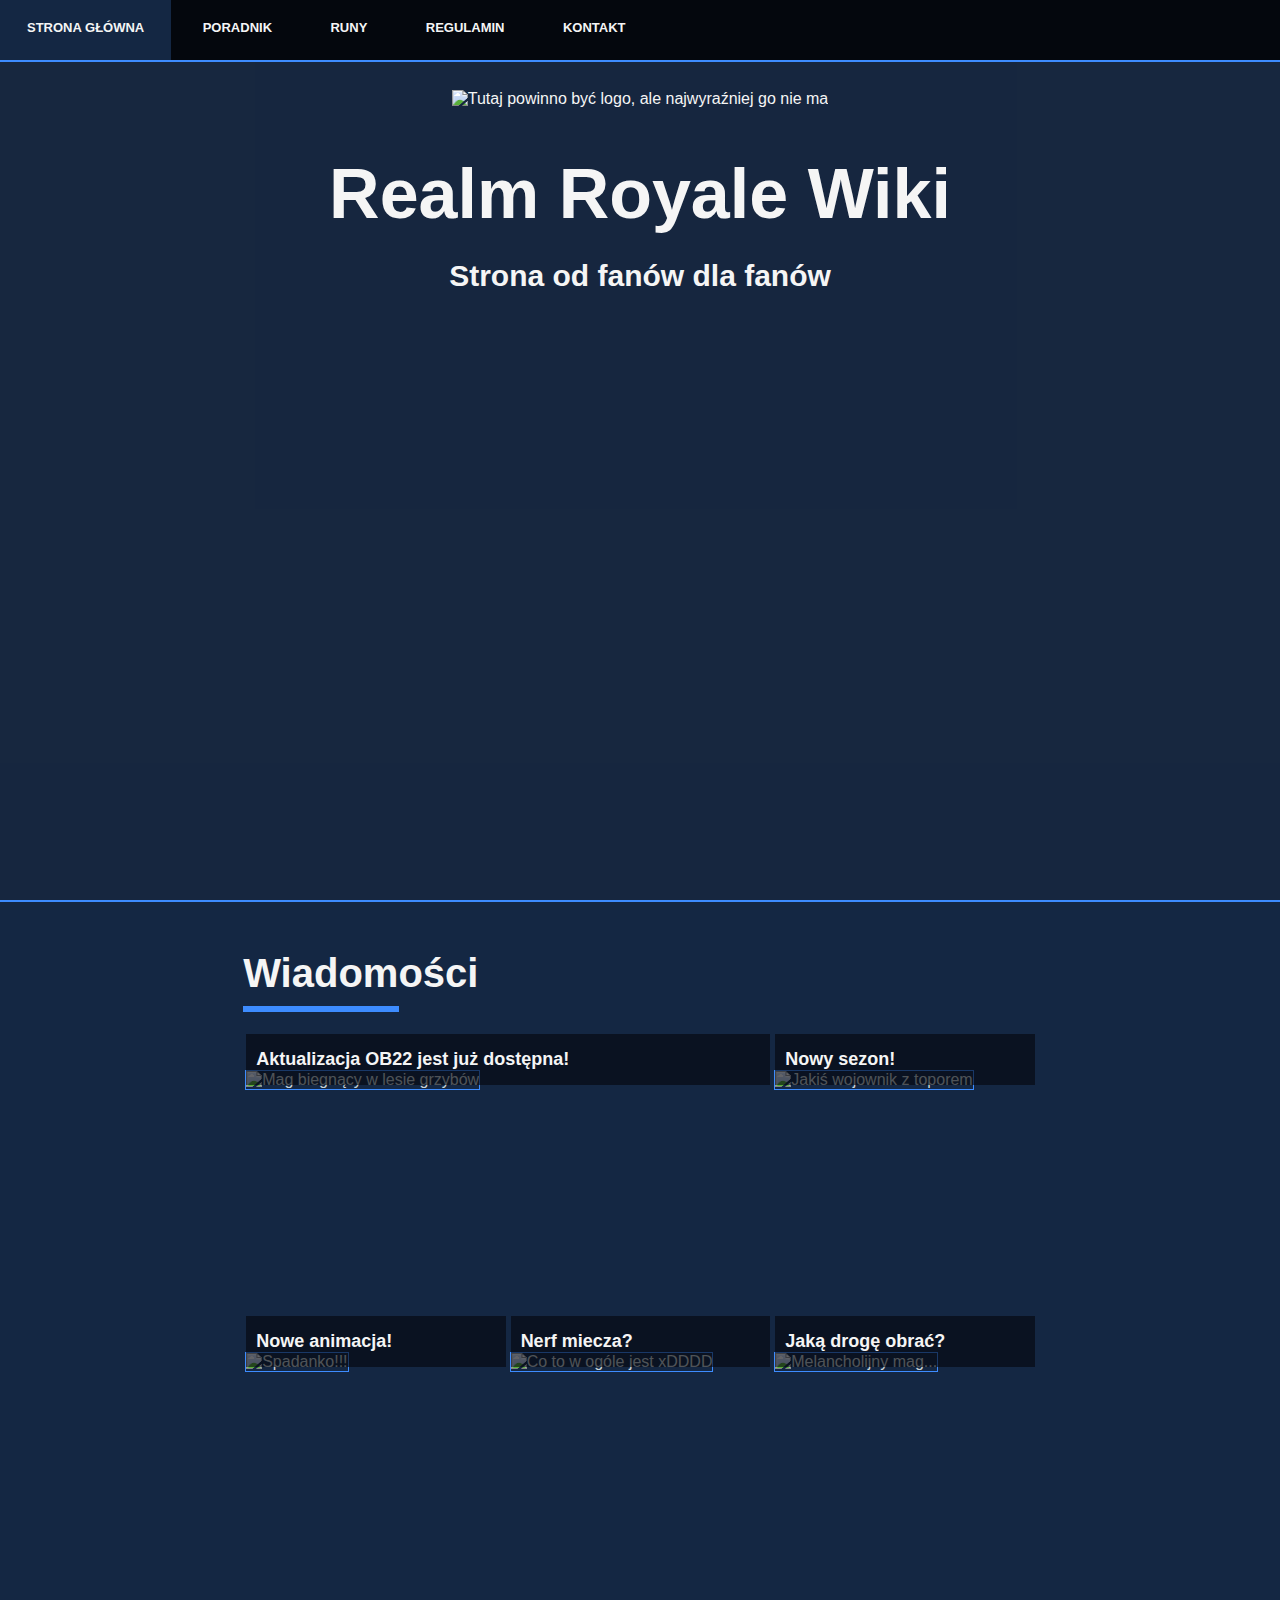
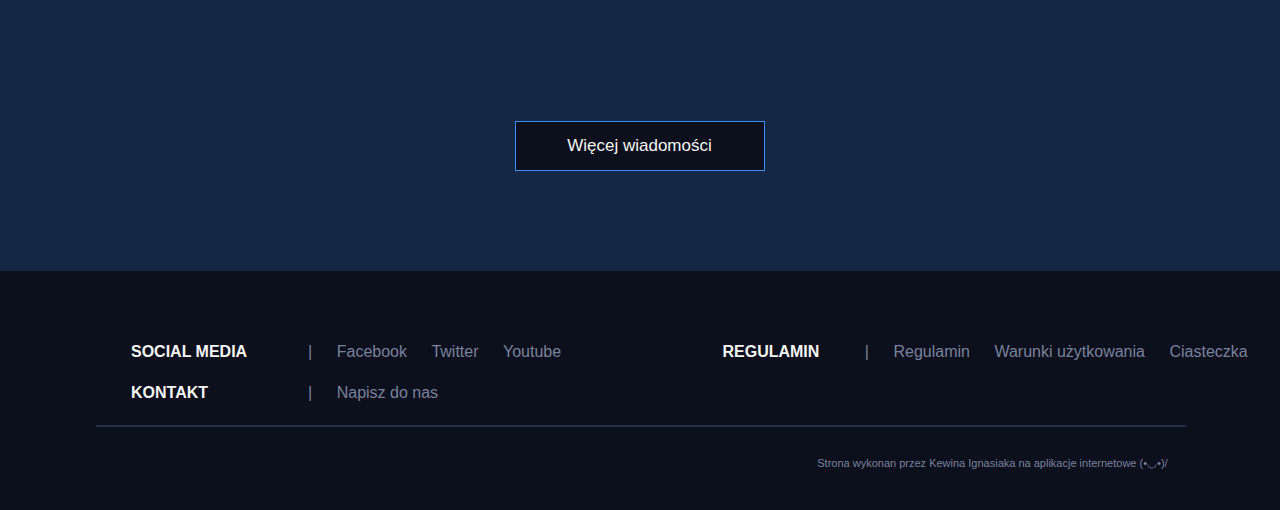
==== index.html @ 454254fc "Add files via upload" ====
<!DOCTYPE html>
<html>
    <head>
        <meta charset="UTF-8" />
        <meta name="description" content="Fanowska strona o Realm Royale">
        <meta name="keywords" content="Realm Royale, wiki" />
        <meta name="author" content="Kewin Ignasiak" />
        <link rel="stylesheet" type="text/css" href="style.css" />
    
        <title>Realm Royale - wiki</title>
        
        
        <style>
        
            video {
                position: relative;;
                object-fit:cover; 
                
                width: 100%; 
                height: 100vh;
            
                border-bottom: solid #3d8cff 2px;
            }
        </style>
    </head>
    <body>

        <!-- Pasek Nawigacji -->
        <nav><br />
            <a href="index.html">STRONA GŁÓWNA</a>
            <a href="artykul.html">PORADNIK</a>
            <a href="runy.html">RUNY</a>
            <a href="regulamin.html">REGULAMIN</a>
            <a href="kontakt.html">KONTAKT</a>
        </nav>
        
        <!-- Filmik -->        
        <div>
            <div id="title">
                <img src="images/logo.png" alt="Tutaj powinno być logo, ale najwyraźniej go nie ma" id="logo" />
                
                <h1>Realm Royale Wiki</h1>
                <h2>Strona od fanów dla fanów</h2>
            </div>
            <div>
                <video autoplay muted loop>
                        <source src="images/theme.mp4" type="video/mp4" />
                            Niestety... ale ta przeglądarka nie obsługuje znaczniaka video :^(
                </video>
            </div>
        </div>
       

        <!-- Artykuły -->
        <div id="articles">
            <h1 class="sectionTitle">Wiadomości</h1>
            <hr />
        
            <!-- Pierwsza Linia -->
            <div class="article" style="float: left; width: 66.16%;">
                <a href="artykul.html">
                    <img src="images/article_1.jpg" alt="Mag biegnący w lesie grzybów" />
                    <h1>Aktualizacja OB22 jest już dostępna!</h1>
                </a>
            </div>
            <div class="article" style="float: right;">
                <a href="artykul.html">
                    <img src="images/article_2.jpg" alt="Jakiś wojownik z toporem" />
                    <h1>Nowy sezon!</h1>
                </a>
            </div>
            
            <!-- Druga Linia -->
            <div class="article" style="float: left;">
                <a href="artykul.html">
                    <img src="images/article_3.jpg" alt="Spadanko!!!" />
                    <h1>Nowe animacja!</h1>
                </a>
            </div>
            <div class="article" style="float: left;">
                <a href="artykul.html">
                    <img src="images/article_4.jpg" alt="Co to w ogóle jest xDDDD" />
                    <h1>Nerf miecza?</h1>
                </a>
            </div>
            <div class="article" style="float: right;">
                <a href="artykul.html">
                    <img src="images/article_5.jpg" alt="Melancholijny mag..." />
                    <h1>Jaką drogę obrać?</h1>
                </a>
            </div>
        </div>

        <!-- Ten przycisk z napisem więcej wiadomości-->
        <div id="loadMore" style="margin-top: 100px;">
            <input type="button" value="Więcej wiadomości" onclick="alert('Niestety nie ma już wiecej wiadomośći :^(')" />
        </div>  
    
        <!-- Stopka -->
        <footer>
            <table style="margin-left: 10%">
                <tr>
                    <th>SOCIAL MEDIA</th>
                    <td style="width: 300px;">|
                        <a href="https://www.facebook.com/">Facebook</a>
                        <a href="https://twitter.com/?lang=pl">Twitter</a>
                        <a href="https://www.youtube.com/">Youtube</a>  
                    </td>
                
                    <th style="width: 150px;">REGULAMIN</th>
                    <td style="width: 500px;">|
                        <a href="regulamin.html">Regulamin</a>
                        <a href="regulamin.html">Warunki użytkowania</a>
                        <a href="regulamin.html">Ciasteczka</a>
                    </td>
                </tr>
                <tr>
                <th>KONTAKT</th>
                    <td>|
                        <a href="kontakt.html">Napisz do nas</a>
                    </td>
                </tr>
            </table>

            <hr style="margin-top: 20px;" />
            <p id="credits">Strona wykonan przez Kewina Ignasiaka na aplikacje internetowe (•◡•)/</h1>
        </footer>
    </body>
</html>
---- style.css ----
nav{
                position: fixed;
                height: 60px; 
                background-color: #04070d;          
                width: 100%; 
                z-index: 10;
             
                border-bottom: solid #3d8cff 2px;
            }
footer a, footer p {
    color: #7a819d !important;
}
.tableOfContents{
   float: right; width: 15%; margin-right: 18%; border-left: solid #3d8cff 1px; margin-top: 50px; padding-left: 20px; padding-bottom: 100px;
}
#content table, #content td, #content tr, #content th{
     
    border-collapse: collapse;
    padding: 10px;
}
            
a {
    color: #cbd5d7;
    text-decoration: none;
 }
        h4{
            font-size: 25px;
            text-decoration: underline;
            margin-top: 100px;
        }
            h1{
                font-size: 70px;
                margin-bottom: 0px;
            }
            #content img{
            
                width: 100%;
            }
            h2{
                font-size: 30px;
            }
            #article{
                margin: 0% 18%;
            }
            #article h1, .sectionTitle, .tableOfContents h1{
                font-size: 40px;
                margin-bottom: 0px;
                margin-top: -5px;
     
                padding-top: 30px;

              
                
          
            }    p, li,#content td {
                font-size: 18px;
                padding-top: 5px;
                padding-bottom: 7.5px;
                color: #cbd5d7;
            line-height: 32px;
            }
            hr{

                width: 150px;

                margin-top: 10px;
                margin-bottom: 50px;

                border: solid #3d8cff 3px;

                margin-left: 0px;
            }
            body {
                color: whitesmoke;
                background-color: #142743;
                font-family: Helvetica, Geneva;
              margin: 0;
              padding: 0;
            }   
            
        
            
header img{
                border-bottom: solid #3d8cff 2px;
                width: 100%;
                height:  100%;
                position: relative;
                }

header h1 {
    position: absolute; 
    
    width: 85%;
    
    margin-top: -90px;
    padding: 7.5px 0px;
    padding-left: 15%;

    background-color: #04070da0;

    font-size: 60px; 
}
         #title{
          
             position: absolute;
             width: 100%; 
             height: 100vh;
            background-color:#1e273550;
            z-index:1;  
            text-align:center;
         }
#logo{

    margin-top: 7%;
    width: 27.5%;
    height: auto;
}
         #articles{
             margin-left: 19%;
             margin-right: 19%;
             margin-top: 20px;
             width: 62%;
             height: 700px;
         }

#content {  
    width: 76%;

    margin: 0% 12%;
    padding-bottom: 50px; 

    background-color: #04070d50;
}
        

.article
         {
           
        width: 32.83%;
        height: 275px;
        margin-top: 7.5px;
        margin-right: 0.25%;
        margin-left: 0.25%;
         }
         .article img{
             width: 100%;
             height: 100%;
             border: solid #3d8cff 1px;
         }
         .article img:hover {
            border: solid whitesmoke 1px;
         }
      
         footer{
            color: #7a819d;
padding-top: 50px;
         
             width: 100%;
            background-color: #0c101c;
            padding-bottom: 10px;
         }
         #credits{
        
            margin-right: 8%;
            text-align: right;
            font-size: 11px;
            padding: 10px;

            margin-top: 10px;
         }
         footer hr{
             border:  solid #232f44 1px;
             width: 85%;
             margin: 0% 7.5%;
         }
   
      nav a{
    
            margin-top: 30px;
            vertical-align: middle;
            font-size: 13px;
            font-weight: 700;
            font-family: Arial;
            color: whitesmoke;
          
            padding: 25px;
            padding-left: 27px;
            padding-right: 27px;
         }
         nav a:hover{
             background-color:  #142743;
                    
             border-bottom: solid #3d8cff 2px;
         }
         .article h1{
            color:whitesmoke; font-size: 18px; position: relative; margin-top: -56px; padding-left: 10px; padding-top: 15px; padding-bottom: 15px;
            margin-left: 1px;
        
            
            background-color: #04070da0;
         }
      #loadMore{
          text-align: center;
          margin-bottom: 100px;
        clear: both;
     
      }
   
      input, select{
        background-color:#0c101c;
        border: solid #3d8cff 1px;
        color: #3d8cff;   font-size: 17px;
        font-size: 20px;
        width: 200px;
        height: 27px;  color:whitesmoke;     padding-left: 5px;
      }
      input[type=button],input[type=submit],input[type=reset]{
        font-size: 17px;
          width: 250px;
          height: 50px;
       
      }
      textarea{
        background-color:#0c101c;
        border: solid #3d8cff 1px;
        color: #3d8cff;   font-size: 17px;
        font-size: 20px;color:whitesmoke;    
        resize: none; padding-left: 5px;
    }
      input[type=radio], input[type=checkbox]{
     height: 15px;
     width: 15px;
     margin-right: 10px;
 
      }
      input[type=button]:hover,input[type=submit]:hover,input[type=reset]:hover{
        border: solid whitesmoke 1px;
        color: whitesmoke;
      }

      footer td{
        width: 500px;
        padding-top: 20px;
      }
      footer th
      {  padding-top: 20px;
          width: 200px;
          text-align: left;
          color: whitesmoke;
      }
      footer a{
          margin-left: 20px;
      }
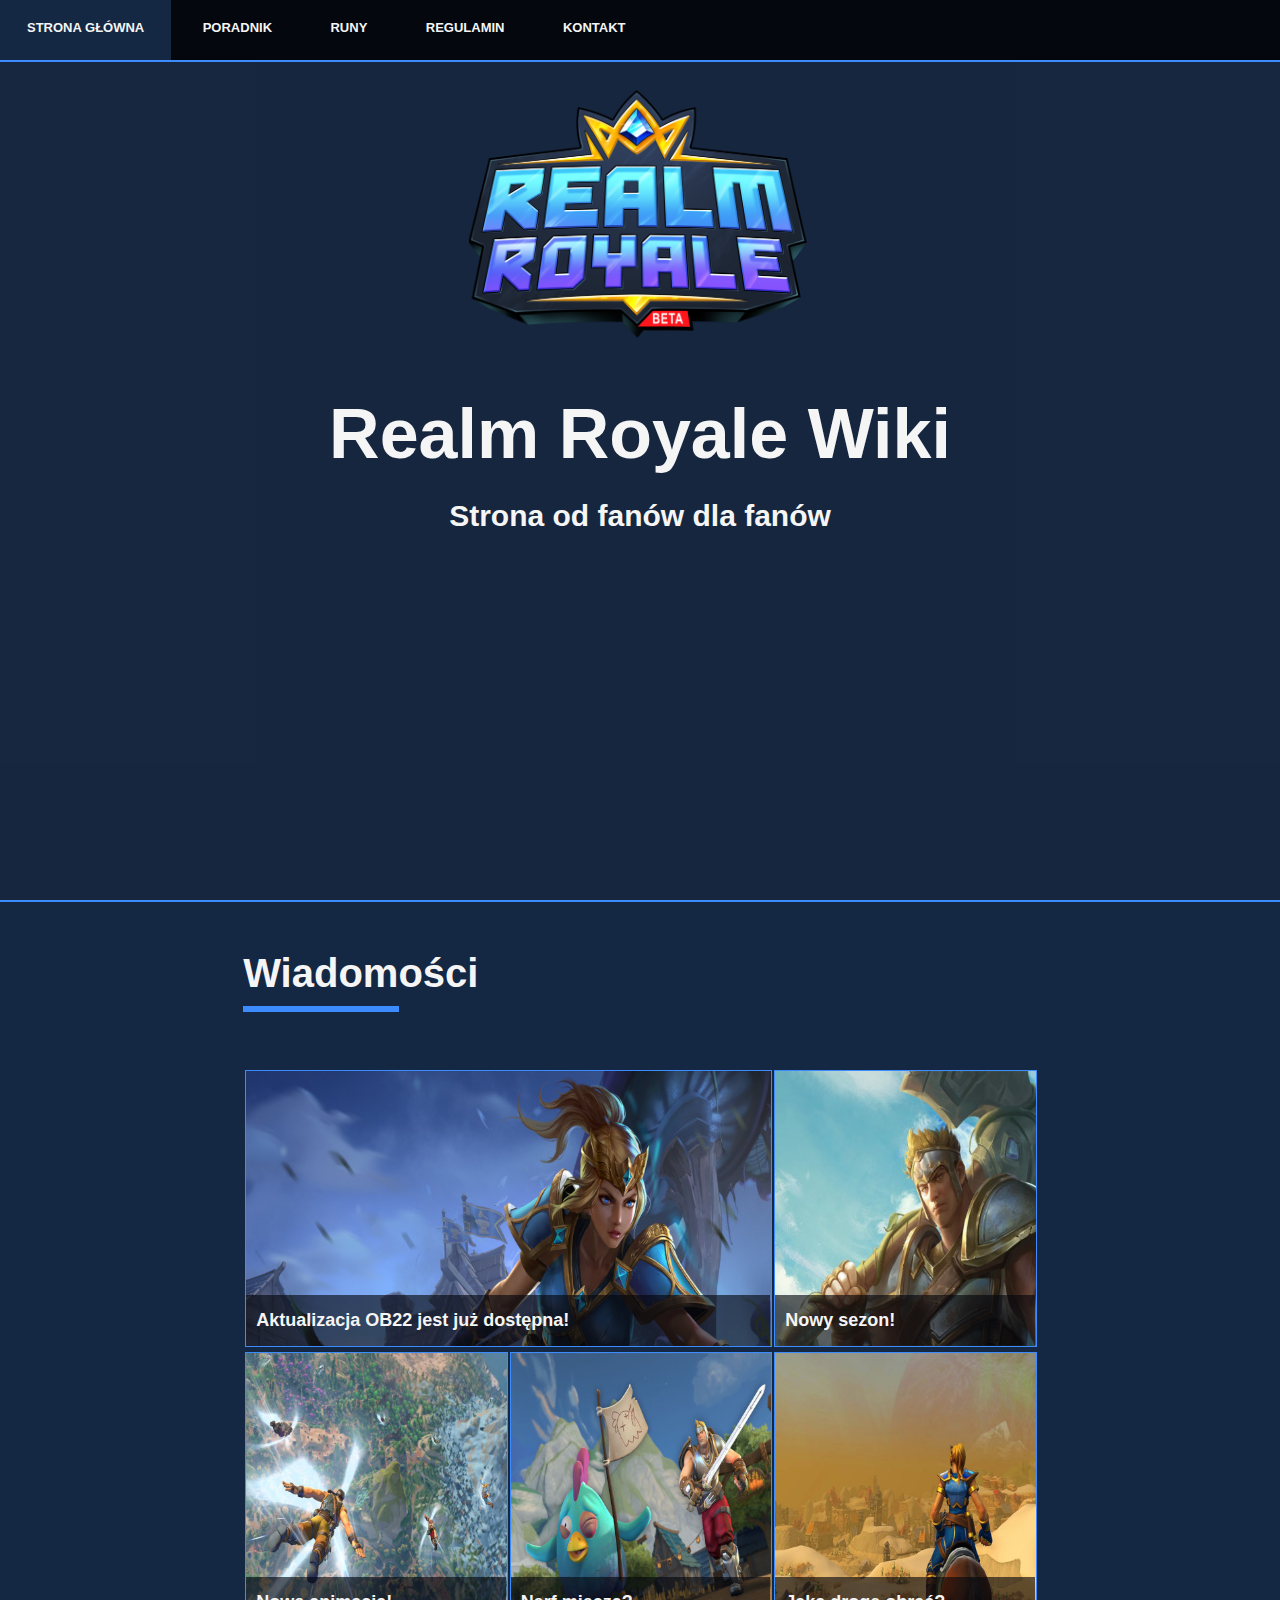
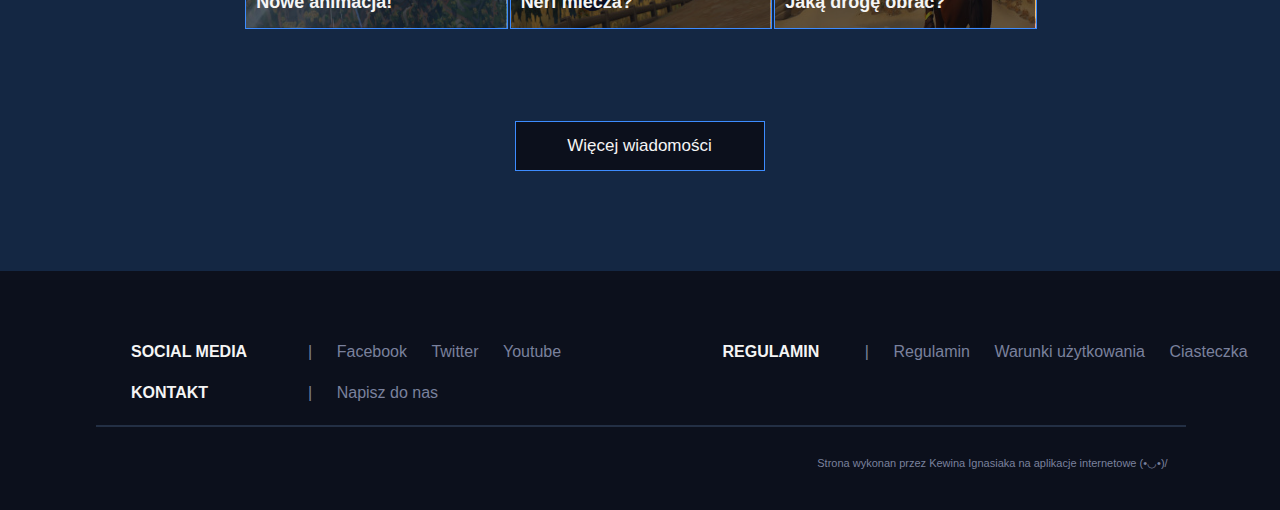
==== commit d4712bc7: "Update index.html" ====
--- a/index.html
+++ b/index.html
@@ -1,6 +1,7 @@
 <!DOCTYPE html>
 <html>
     <head>
+        <meta name="google-site-verification" content="9ljLviAfis3T7lctpVGVAck87IVjWRD4hq2-MeTY6uk" />
         <meta charset="UTF-8" />
         <meta name="description" content="Fanowska strona o Realm Royale">
         <meta name="keywords" content="Realm Royale, wiki" />
@@ -126,4 +127,4 @@
             <p id="credits">Strona wykonan przez Kewina Ignasiaka na aplikacje internetowe (•◡•)/</h1>
         </footer>
     </body>
-</html>+</html>
